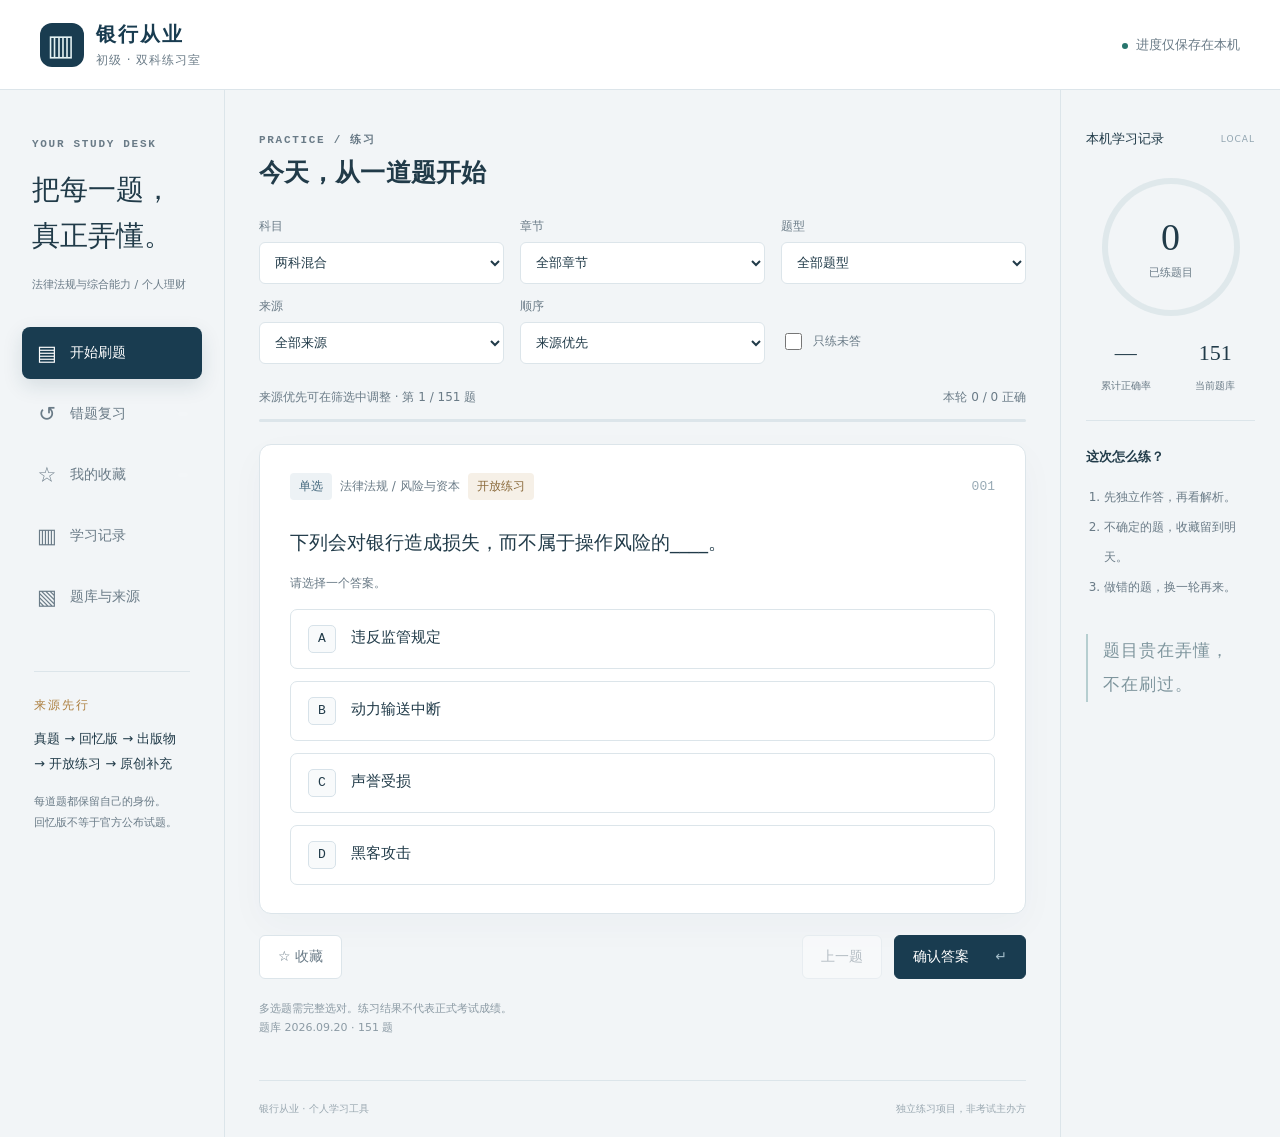
==== docs/index.html @ c4f2e529 "Build mobile banking exam practice with audited question sources" ====
<!doctype html>
<html lang="zh-CN">
<head>
  <meta charset="utf-8"><meta name="viewport" content="width=device-width,initial-scale=1,viewport-fit=cover">
  <meta name="theme-color" content="#193c50"><meta name="description" content="银行从业初级双科练习：来源分级、逐题解析、错题复习，进度保存在本机。">
  <title>银行从业 · 双科练习室</title>
  <link rel="icon" href="./icon.svg" type="image/svg+xml"><link rel="manifest" href="./manifest.webmanifest"><link rel="stylesheet" href="./styles.css">
  <script defer src="./core.js"></script><script defer src="./data.js"></script><script defer src="./app.js"></script>
</head>
<body>
  <a class="skip" href="#main">跳到题目</a>
  <header class="topbar"><a class="brand" href="./"><span class="brand-icon" aria-hidden="true">▥</span><span>银行从业<small>初级 · 双科练习室</small></span></a><span class="local-tag" id="save-status">进度仅保存在本机</span></header>
  <div class="workspace">
    <aside class="sidebar" aria-label="练习导航">
      <div class="sidebar-intro"><span class="eyebrow">YOUR STUDY DESK</span><h1>把每一题，<br>真正弄懂。</h1><p>法律法规与综合能力 / 个人理财</p></div>
      <nav class="nav"><button class="nav-item active" data-view="practice" aria-current="page"><span>▤</span> 开始刷题</button><button class="nav-item" data-view="wrong"><span>↺</span> 错题复习 <b id="nav-wrong">0</b></button><button class="nav-item" data-view="favorite"><span>☆</span> 我的收藏 <b id="nav-favorite">0</b></button><button class="nav-item" data-view="stats"><span>▥</span> 学习记录</button><button class="nav-item" data-view="library"><span>▧</span> 题库与来源</button></nav>
      <div class="study-note"><span class="note-label">来源先行</span><p>真题 → 回忆版 → 出版物 → 开放练习 → 原创补充</p><small>每道题都保留自己的身份。<br>回忆版不等于官方公布试题。</small></div>
    </aside>
    <main id="main" tabindex="-1">
      <div class="page-head"><div><span class="eyebrow" id="page-eyebrow">PRACTICE / 练习</span><h2 id="page-title">今天，从一道题开始</h2></div><button id="filter-toggle" class="quiet mobile-only" aria-expanded="false" aria-controls="filters">筛选题目</button></div>
      <section id="practice-panel">
        <div id="filters" class="filters">
          <label>科目<select id="subject"><option value="all">两科混合</option><option value="law">法律法规</option><option value="finance">个人理财</option></select></label>
          <label>章节<select id="chapter"><option value="all">全部章节</option></select></label>
          <label>题型<select id="type"><option value="all">全部题型</option><option value="single">单选</option><option value="multiple">多选</option><option value="boolean">判断</option></select></label>
          <label>来源<select id="source"><option value="all">全部来源</option><option value="official_past">官方真题</option><option value="recalled">真题回忆版</option><option value="publication">出版物练习</option><option value="open">开放练习</option><option value="original">GPT 原创</option></select></label>
          <label>顺序<select id="order"><option value="priority">来源优先</option><option value="random">随机练习</option><option value="weak">薄弱优先</option></select></label>
          <label class="check-label"><input id="unseen" type="checkbox">只练未答</label>
        </div>
        <div class="session-strip"><span id="queue-label">正在载入题库…</span><span id="session-score">本轮 0 / 0 正确</span></div>
        <div class="progress-track"><div id="progress-fill"></div></div>
        <article class="question-card" id="question-card" aria-live="polite"></article>
        <section id="explanation" class="explanation" hidden aria-live="polite"></section>
        <div class="answer-bar"><button id="favorite-btn" class="quiet" aria-pressed="false">☆ 收藏</button><div class="answer-actions"><button id="previous-btn" class="quiet">上一题</button><button id="submit-btn" class="primary">确认答案 <span aria-hidden="true">↵</span></button><button id="next-btn" class="primary" hidden>下一题 →</button></div></div>
        <p class="practice-footnote">多选题需完整选对。练习结果不代表正式考试成绩。<span id="bank-version"></span></p>
      </section>
      <section id="stats-panel" hidden><div class="stats-grid" id="stats-grid"></div><div class="panel"><h3>章节掌握情况</h3><p class="muted">正确率按全部提交次数统计；复习答对后，题目移出当前错题本。</p><div id="chapter-stats"></div></div><div class="panel"><h3>把进度带到另一台设备</h3><p>这里没有账号同步。导出备份，再在手机或电脑导入即可。清理浏览器数据会清除本机记录。</p><div class="button-row"><button id="export-progress" class="primary">导出进度</button><label class="file-button quiet">导入进度<input type="file" id="import-progress" accept=".json,application/json"></label></div></div></section>
      <section id="library-panel" hidden><div class="panel source-summary"><h3>先看来源，再刷题</h3><p id="bank-summary"></p><p class="muted">“来源优先”按真题、回忆版、出版物练习、开放练习、GPT 原创排序。没有收录的类别保持为零，不以原创题冒充。</p><div id="source-counts" class="source-counts"></div></div><div class="panel"><h3>真题与出版物入口</h3><p class="muted">以下是已核验的外部资料入口，不表示本站已收录其中题目。登录、付费与下载以原网站为准。</p><div id="resource-links"></div></div><div class="panel"><h3>导入自己的题库</h3><p>JSON 文件只进入当前浏览器，不会上传 GitHub。来源名称、年份和页码会随题保留；请先核对答案与现行大纲。</p><div class="button-row"><label class="file-button primary">导入题库 JSON<input type="file" id="import-bank" accept=".json,application/json"></label><button id="download-template" class="quiet">下载格式示例</button></div><p id="custom-count" class="muted"></p></div><div class="panel"><h3>手机使用</h3><p>在手机浏览器打开本站地址，即可直接刷题。可使用浏览器的“添加到主屏幕”。首次在线打开后，页面会缓存供离线使用；新版本在重新打开时更新。</p><p id="offline-status" class="muted">离线缓存尚未就绪。</p></div></section>
      <div id="toast" class="toast" role="status" hidden></div>
      <footer>银行从业 · 个人学习工具 <span>独立练习项目，非考试主办方</span></footer>
    </main>
    <aside class="right-rail"><div class="rail-heading">本机学习记录 <span>LOCAL</span></div><div class="ring" id="mastery-ring"><div><strong id="total-seen">0</strong><span>已练题目</span></div></div><div class="rail-totals"><div><b id="total-accuracy">—</b><span>累计正确率</span></div><div><b id="total-bank">0</b><span>当前题库</span></div></div><hr><h3>这次怎么练？</h3><ol class="tips"><li>先独立作答，再看解析。</li><li>不确定的题，收藏留到明天。</li><li>做错的题，换一轮再来。</li></ol><div class="rail-note">题目贵在弄懂，<br>不在刷过。</div></aside>
  </div>
  <noscript>本练习页需要启用 JavaScript 才能判题和保存进度。</noscript>
</body></html>
---- docs/styles.css ----
:root{--navy:#193c50;--ink:#213b49;--muted:#6a7b87;--teal:#27756d;--mint:#e6f2ed;--paper:#fff;--bg:#f2f5f7;--line:#dce5ea;--red:#b24343;--red-bg:#fff1ef;--gold:#ad8041;--shadow:0 12px 36px #27465a08;font-family:"Microsoft YaHei","PingFang SC",system-ui,sans-serif;color:var(--ink);background:var(--bg);font-size:16px}*{box-sizing:border-box}body{margin:0}button,input,select{font:inherit}button,a,select,label.file-button{-webkit-tap-highlight-color:transparent}button{cursor:pointer}button:disabled{cursor:not-allowed;opacity:.45}a{color:var(--teal);text-underline-offset:4px}button:focus-visible,a:focus-visible,select:focus-visible,input:focus-visible{outline:3px solid #409bc6;outline-offset:3px}button{transition:background .12s,border-color .12s}button:hover:not(:disabled){filter:brightness(.97)}[hidden]{display:none!important}.skip{position:fixed;left:10px;top:-90px;background:white;padding:14px;z-index:30}.skip:focus{top:10px}.topbar{height:90px;display:flex;align-items:center;justify-content:space-between;padding:0 40px;background:var(--paper);border-bottom:1px solid var(--line)}.brand{display:flex;align-items:center;gap:12px;color:var(--navy);text-decoration:none;font-weight:700;letter-spacing:2px;font-size:20px}.brand-icon{width:44px;height:44px;border-radius:12px;background:var(--navy);color:#e4f2f3;display:grid;place-items:center;font-size:29px}.brand small{display:block;font-size:12px;color:var(--muted);font-weight:400;letter-spacing:1px;margin-top:4px}.local-tag{font-size:13px;color:var(--muted)}.local-tag:before{content:"";display:inline-block;width:6px;height:6px;background:var(--teal);border-radius:50%;margin-right:8px}.workspace{max-width:1580px;display:grid;grid-template-columns:225px minmax(0,1fr) 220px;margin:auto;min-height:calc(100vh - 90px)}.sidebar{padding:42px 22px;border-right:1px solid var(--line)}.sidebar-intro{padding:0 10px;margin-bottom:32px}.eyebrow{font-family:"Consolas",monospace;letter-spacing:1.7px;font-size:11px;font-weight:600;color:var(--muted)}h1{font-family:"STSong","SimSun",serif;font-size:28px;line-height:1.65;font-weight:500;margin:16px 0}h2{font-size:25px;line-height:1.5;margin:7px 0 0;letter-spacing:.3px}h3{font-size:17px;font-weight:600;margin:0 0 16px}.sidebar-intro p{font-size:11px;line-height:1.8;color:var(--muted);white-space:nowrap}.nav{display:flex;flex-direction:column;gap:9px}.nav-item{display:flex;align-items:center;gap:12px;text-align:left;border:0;background:transparent;color:var(--muted);border-radius:8px;padding:14px;font-size:14px;min-height:48px}.nav-item>span{font-size:21px;width:22px;text-align:center}.nav-item.active{background:var(--navy);color:#fff;box-shadow:0 7px 20px #193c5020}.nav-item b{margin-left:auto;font-size:12px;font-weight:400;background:#ffffff20;border-radius:4px;padding:2px 5px}.study-note{margin:48px 12px 0;padding-top:22px;border-top:1px solid var(--line)}.note-label{color:var(--gold);font-size:12px;letter-spacing:2px}.study-note p{font-size:13px;line-height:1.9}.study-note small{color:var(--muted);font-size:11px;line-height:1.8}main{min-width:0;padding:38px 34px 0}.page-head{display:flex;justify-content:space-between;align-items:center;margin-bottom:26px}.filters{display:grid;grid-template-columns:repeat(3,minmax(0,1fr));gap:14px 16px;margin-bottom:25px}.filters label{font-size:12px;color:var(--muted);display:flex;flex-direction:column;gap:7px}.filters select{width:100%;height:42px;border:1px solid var(--line);background:#fff;border-radius:6px;color:var(--ink);padding:0 27px 0 11px;font-size:13px}.filters .check-label{flex-direction:row;align-items:center;padding-top:21px;gap:8px}input[type=checkbox]{width:17px;height:17px;accent-color:var(--teal)}.session-strip{display:flex;align-items:center;justify-content:space-between;gap:12px;font-size:12px;color:var(--muted);margin-bottom:13px}.progress-track{height:3px;background:var(--line);border-radius:3px;margin-bottom:22px;overflow:hidden}.progress-track>div{height:100%;background:var(--teal);width:0;transition:width .15s}.question-card{padding:28px 30px;background:var(--paper);border:1px solid var(--line);border-radius:12px;box-shadow:var(--shadow);min-height:350px}.question-meta{display:flex;gap:8px;align-items:center;flex-wrap:wrap;color:var(--muted);font-size:12px}.badge{background:#edf2f5;padding:5px 9px;border-radius:4px;color:#45697e;font-size:12px}.badge.source{background:#f6f0e7;color:#8b6b3c}.question-number{margin-left:auto;font-family:Consolas,monospace;color:#98aab5;font-size:13px}.question-title{font-size:19px;line-height:1.95;font-weight:500;margin:24px 0}.question-tip{font-size:12px;color:var(--muted);margin:-10px 0 17px}.options{display:grid;gap:12px}.option{display:flex;gap:15px;align-items:flex-start;text-align:left;width:100%;padding:15px 17px;border:1px solid var(--line);border-radius:7px;background:white;font-size:15px;color:var(--ink);line-height:1.7;min-height:58px}.option-letter{flex-shrink:0;display:grid;place-items:center;border:1px solid #d7e2e9;border-radius:5px;width:28px;height:28px;font-family:Consolas,monospace;font-size:13px;background:#f8fafb}.option.selected{border-color:var(--teal);background:#eef7f4}.option.selected .option-letter{background:var(--teal);border-color:var(--teal);color:white}.option.correct{border-color:#72b4a0;background:var(--mint)}.option.incorrect{border-color:#d79991;background:var(--red-bg)}.option:disabled{opacity:1;cursor:default}.option-mark{margin-left:auto;flex-shrink:0;font-size:12px;color:var(--teal)}.option.incorrect .option-mark{color:var(--red)}.answer-bar{display:flex;justify-content:space-between;gap:12px;align-items:center;margin-top:21px}.answer-actions,.button-row{display:flex;gap:12px;align-items:center;flex-wrap:wrap}.primary,.quiet{border-radius:6px;min-height:44px;padding:11px 18px;font-size:14px;border:1px solid var(--line)}.primary{background:var(--navy);color:#fff;border-color:var(--navy)}.primary span{margin-left:22px;color:#a1bbc7}.quiet{background:#fff;color:var(--muted)}.quiet[aria-pressed=true]{color:var(--gold);border-color:#d4b889;background:#fffaf0}.practice-footnote{font-size:11px;color:#8b9aa4;line-height:1.8;margin:20px 0}.practice-footnote span{display:block}.explanation{padding:24px 28px;margin-top:18px;background:#eaf3f0;border:1px solid #cfe3da;border-left:4px solid var(--teal);border-radius:8px;font-size:14px;line-height:1.9;overflow-wrap:anywhere}.explanation.wrong{border-left-color:var(--red)}.answer-result{font-weight:600;font-size:16px;margin-bottom:9px}.explanation p{margin:8px 0}.source-detail{border-top:1px solid #cfe0db;margin-top:15px;padding-top:13px;font-size:12px;color:#667d78}.source-detail a{display:inline-block;margin-right:12px}.right-rail{border-left:1px solid var(--line);padding:40px 25px}.rail-heading{font-size:13px;display:flex;align-items:center;justify-content:space-between;gap:8px}.rail-heading span{font-size:9px;color:#91a4b0;letter-spacing:1px}.ring{width:138px;height:138px;border-radius:50%;display:grid;place-items:center;background:conic-gradient(var(--teal) 0deg,#dfe8eb 0deg);margin:30px auto 24px}.ring>div{width:126px;height:126px;background:var(--bg);border-radius:50%;display:flex;flex-direction:column;align-items:center;justify-content:center}.ring strong{font-family:"Georgia",serif;font-size:38px;font-weight:400}.ring span{font-size:11px;color:var(--muted);margin-top:6px}.rail-totals{display:flex;justify-content:space-between;text-align:center;gap:10px}.rail-totals div{flex:1}.rail-totals b{font-family:Georgia,serif;display:block;font-weight:400;font-size:22px;margin-bottom:8px}.rail-totals span{font-size:10px;color:var(--muted)}hr{border:0;border-top:1px solid var(--line);margin:27px 0}.right-rail h3{font-size:13px}.tips{padding-left:18px;color:var(--muted);font-size:12px;line-height:2.5}.rail-note{font-family:"STSong","SimSun",serif;color:#7e959d;border-left:2px solid #b6ced0;padding-left:15px;line-height:2;letter-spacing:1px;margin:32px 0;font-size:17px}.panel{background:#fff;border:1px solid var(--line);border-radius:10px;padding:24px;margin-bottom:20px;font-size:14px;line-height:1.9}.muted{font-size:13px;color:var(--muted)}.source-counts{display:flex;flex-wrap:wrap;gap:9px}.source-counts span{padding:4px 10px;background:#f2f5f7;border-radius:5px;font-size:12px}.resource{padding:17px 0;border-top:1px solid var(--line)}.resource a{font-weight:500;text-decoration:none}.resource p{font-size:12px;color:var(--muted);margin:8px 0 0}.resource-type{font-size:10px;margin-right:8px;color:var(--gold)}.file-button{display:inline-flex;align-items:center;cursor:pointer;position:relative}.file-button input{position:absolute;inset:0;opacity:0;width:100%;cursor:pointer}.file-button:focus-within{outline:3px solid #409bc6;outline-offset:3px}.stats-grid{display:grid;grid-template-columns:repeat(3,1fr);gap:12px;margin-bottom:22px}.stat{padding:24px 18px;background:#fff;border:1px solid var(--line);border-radius:9px}.stat b{display:block;font-size:30px;font-family:Georgia,serif;font-weight:400}.stat span{display:block;color:var(--muted);font-size:12px;margin-top:12px}.chapter-row{display:grid;grid-template-columns:minmax(0,1fr) 90px 65px;align-items:center;gap:10px;padding:15px 0;border-top:1px solid var(--line);font-size:13px}.chapter-row small{display:block;color:var(--muted);font-size:11px}.chapter-row .mini-track{height:5px;background:#e7eff1}.mini-track i{display:block;height:100%;background:var(--teal)}.chapter-row>b{font-weight:400;text-align:right;font-family:Consolas,monospace}.empty-state{text-align:center;display:grid;justify-items:center;align-content:center;min-height:270px;gap:10px;padding:25px}.empty-state .empty-icon{font-size:35px;color:#9fb6c1}.empty-state h3{margin:0}.empty-state p{font-size:14px;line-height:1.8;color:var(--muted);margin:0;max-width:360px}.toast{position:fixed;bottom:32px;left:50%;transform:translateX(-50%);z-index:50;background:var(--navy);color:#fff;padding:14px 20px;border-radius:8px;box-shadow:0 7px 30px #193c5030;max-width:min(90vw,600px);font-size:14px}footer{margin-top:42px;padding:21px 0;border-top:1px solid var(--line);font-size:10px;color:#9aa8b1;display:flex;justify-content:space-between;gap:12px}.mobile-only{display:none}@media(min-width:1450px){main{padding-left:48px;padding-right:48px}.filters{grid-template-columns:repeat(5,minmax(0,1fr))}.filters .check-label{grid-column:1/-1;padding:0}.question-title{font-size:21px}.question-card{padding:32px}}@media(max-width:1150px){.workspace{grid-template-columns:200px minmax(0,1fr)}.right-rail{display:none}.sidebar{padding:35px 14px}main{padding:32px 25px}.topbar{padding:0 27px}}@media(max-width:720px){.topbar{height:70px;padding:0 18px}.brand{font-size:17px;gap:9px}.brand-icon{width:35px;height:35px;font-size:23px;border-radius:9px}.brand small{font-size:10px}.local-tag{font-size:10px}.workspace{display:block}.sidebar{border:0;padding:0}.sidebar-intro,.study-note{display:none}.nav{position:fixed;bottom:0;left:0;right:0;z-index:20;flex-direction:row;justify-content:space-around;gap:0;background:#fff;border-top:1px solid var(--line);padding:6px 5px calc(6px + env(safe-area-inset-bottom));box-shadow:0 -4px 20px #1c3a5010}.nav-item{padding:5px 2px;flex:1;flex-direction:column;gap:3px;font-size:10px;min-height:52px;border-radius:0;position:relative}.nav-item>span{font-size:22px;height:24px}.nav-item.active{background:transparent;color:var(--navy);box-shadow:none;font-weight:700}.nav-item.active:before{position:absolute;content:"";height:3px;width:20px;top:-6px;background:var(--teal);border-radius:0 0 3px 3px}.nav-item b{position:absolute;right:18%;top:1px;font-size:9px;background:var(--teal);color:white;padding:0 4px;min-width:12px}.nav-item b:empty{display:none}main{padding:25px 16px 92px}.page-head{margin-bottom:22px;gap:8px}h2{font-size:21px}.eyebrow{font-size:9px}.mobile-only{display:block}#filter-toggle{font-size:12px;padding:8px 12px;min-height:38px;white-space:nowrap}.filters{display:none;padding:17px;background:#eaf0f3;border-radius:9px;grid-template-columns:repeat(2,minmax(0,1fr));margin-bottom:20px}.filters.open{display:grid}.filters .check-label{padding-top:20px}.filters select{font-size:14px;height:44px}.question-card{padding:20px 18px;min-height:350px;border-radius:10px}.question-meta{font-size:11px;gap:6px}.badge{font-size:10px;padding:4px 7px}.question-number{font-size:11px}.question-title{font-size:18px;line-height:1.9;margin:22px 0}.question-tip{font-size:11px}.option{padding:13px 12px;font-size:15px;gap:11px}.option-letter{width:26px;height:26px}.option-mark{font-size:10px}.session-strip{font-size:11px}.answer-bar{position:sticky;bottom:calc(67px + env(safe-area-inset-bottom));background:#f2f5f7f5;padding:10px 0;margin-top:10px;z-index:10;gap:6px}.answer-actions{gap:7px}.answer-bar button{padding:10px 13px;font-size:13px;min-height:44px}.primary span{margin-left:8px}.explanation{padding:19px 17px;font-size:14px}.panel{padding:20px 18px}.stats-grid{gap:8px}.stat{padding:18px 12px}.stat b{font-size:25px}.stat span{font-size:10px}.chapter-row{grid-template-columns:minmax(0,1fr) 55px 45px;gap:8px}.source-counts span{font-size:11px}footer{font-size:9px;margin-top:25px}.toast{bottom:150px}.practice-footnote{font-size:10px}.source-detail{font-size:11px}}@media(prefers-reduced-motion:reduce){*,*:before,*:after{transition:none!important;scroll-behavior:auto!important}}
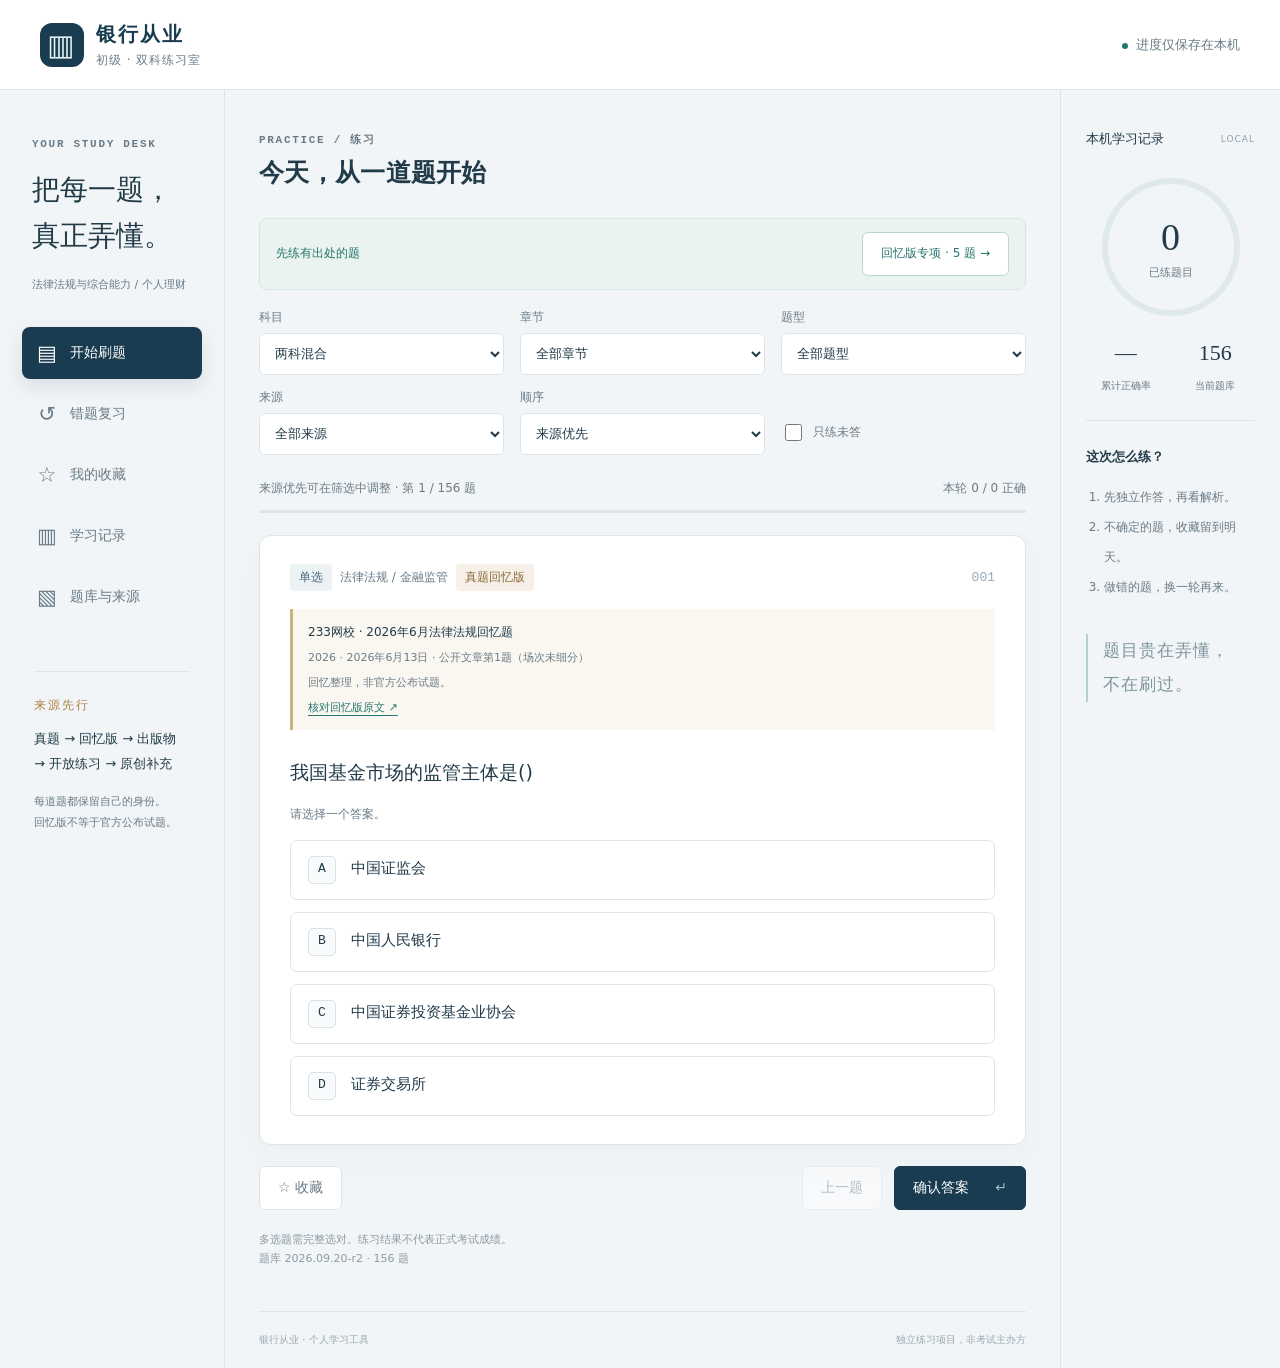
==== commit c17d4904: "Add five audited recalled questions and mobile practice shortcut" ====
--- a/docs/index.html
+++ b/docs/index.html
@@ -18,7 +18,9 @@
     </aside>
     <main id="main" tabindex="-1">
       <div class="page-head"><div><span class="eyebrow" id="page-eyebrow">PRACTICE / 练习</span><h2 id="page-title">今天，从一道题开始</h2></div><button id="filter-toggle" class="quiet mobile-only" aria-expanded="false" aria-controls="filters">筛选题目</button></div>
+      <button id="update-app" class="quiet update-app" hidden>新版本已就绪 · 更新并保留进度 ↻</button>
       <section id="practice-panel">
+        <div class="practice-shortcuts"><span>先练有出处的题</span><button id="recalled-shortcut" class="quiet">回忆版专项 →</button></div>
         <div id="filters" class="filters">
           <label>科目<select id="subject"><option value="all">两科混合</option><option value="law">法律法规</option><option value="finance">个人理财</option></select></label>
           <label>章节<select id="chapter"><option value="all">全部章节</option></select></label>
--- a/docs/styles.css
+++ b/docs/styles.css
@@ -1 +1,4 @@
 :root{--navy:#193c50;--ink:#213b49;--muted:#6a7b87;--teal:#27756d;--mint:#e6f2ed;--paper:#fff;--bg:#f2f5f7;--line:#dce5ea;--red:#b24343;--red-bg:#fff1ef;--gold:#ad8041;--shadow:0 12px 36px #27465a08;font-family:"Microsoft YaHei","PingFang SC",system-ui,sans-serif;color:var(--ink);background:var(--bg);font-size:16px}*{box-sizing:border-box}body{margin:0}button,input,select{font:inherit}button,a,select,label.file-button{-webkit-tap-highlight-color:transparent}button{cursor:pointer}button:disabled{cursor:not-allowed;opacity:.45}a{color:var(--teal);text-underline-offset:4px}button:focus-visible,a:focus-visible,select:focus-visible,input:focus-visible{outline:3px solid #409bc6;outline-offset:3px}button{transition:background .12s,border-color .12s}button:hover:not(:disabled){filter:brightness(.97)}[hidden]{display:none!important}.skip{position:fixed;left:10px;top:-90px;background:white;padding:14px;z-index:30}.skip:focus{top:10px}.topbar{height:90px;display:flex;align-items:center;justify-content:space-between;padding:0 40px;background:var(--paper);border-bottom:1px solid var(--line)}.brand{display:flex;align-items:center;gap:12px;color:var(--navy);text-decoration:none;font-weight:700;letter-spacing:2px;font-size:20px}.brand-icon{width:44px;height:44px;border-radius:12px;background:var(--navy);color:#e4f2f3;display:grid;place-items:center;font-size:29px}.brand small{display:block;font-size:12px;color:var(--muted);font-weight:400;letter-spacing:1px;margin-top:4px}.local-tag{font-size:13px;color:var(--muted)}.local-tag:before{content:"";display:inline-block;width:6px;height:6px;background:var(--teal);border-radius:50%;margin-right:8px}.workspace{max-width:1580px;display:grid;grid-template-columns:225px minmax(0,1fr) 220px;margin:auto;min-height:calc(100vh - 90px)}.sidebar{padding:42px 22px;border-right:1px solid var(--line)}.sidebar-intro{padding:0 10px;margin-bottom:32px}.eyebrow{font-family:"Consolas",monospace;letter-spacing:1.7px;font-size:11px;font-weight:600;color:var(--muted)}h1{font-family:"STSong","SimSun",serif;font-size:28px;line-height:1.65;font-weight:500;margin:16px 0}h2{font-size:25px;line-height:1.5;margin:7px 0 0;letter-spacing:.3px}h3{font-size:17px;font-weight:600;margin:0 0 16px}.sidebar-intro p{font-size:11px;line-height:1.8;color:var(--muted);white-space:nowrap}.nav{display:flex;flex-direction:column;gap:9px}.nav-item{display:flex;align-items:center;gap:12px;text-align:left;border:0;background:transparent;color:var(--muted);border-radius:8px;padding:14px;font-size:14px;min-height:48px}.nav-item>span{font-size:21px;width:22px;text-align:center}.nav-item.active{background:var(--navy);color:#fff;box-shadow:0 7px 20px #193c5020}.nav-item b{margin-left:auto;font-size:12px;font-weight:400;background:#ffffff20;border-radius:4px;padding:2px 5px}.study-note{margin:48px 12px 0;padding-top:22px;border-top:1px solid var(--line)}.note-label{color:var(--gold);font-size:12px;letter-spacing:2px}.study-note p{font-size:13px;line-height:1.9}.study-note small{color:var(--muted);font-size:11px;line-height:1.8}main{min-width:0;padding:38px 34px 0}.page-head{display:flex;justify-content:space-between;align-items:center;margin-bottom:26px}.filters{display:grid;grid-template-columns:repeat(3,minmax(0,1fr));gap:14px 16px;margin-bottom:25px}.filters label{font-size:12px;color:var(--muted);display:flex;flex-direction:column;gap:7px}.filters select{width:100%;height:42px;border:1px solid var(--line);background:#fff;border-radius:6px;color:var(--ink);padding:0 27px 0 11px;font-size:13px}.filters .check-label{flex-direction:row;align-items:center;padding-top:21px;gap:8px}input[type=checkbox]{width:17px;height:17px;accent-color:var(--teal)}.session-strip{display:flex;align-items:center;justify-content:space-between;gap:12px;font-size:12px;color:var(--muted);margin-bottom:13px}.progress-track{height:3px;background:var(--line);border-radius:3px;margin-bottom:22px;overflow:hidden}.progress-track>div{height:100%;background:var(--teal);width:0;transition:width .15s}.question-card{padding:28px 30px;background:var(--paper);border:1px solid var(--line);border-radius:12px;box-shadow:var(--shadow);min-height:350px}.question-meta{display:flex;gap:8px;align-items:center;flex-wrap:wrap;color:var(--muted);font-size:12px}.badge{background:#edf2f5;padding:5px 9px;border-radius:4px;color:#45697e;font-size:12px}.badge.source{background:#f6f0e7;color:#8b6b3c}.question-number{margin-left:auto;font-family:Consolas,monospace;color:#98aab5;font-size:13px}.question-title{font-size:19px;line-height:1.95;font-weight:500;margin:24px 0}.question-tip{font-size:12px;color:var(--muted);margin:-10px 0 17px}.options{display:grid;gap:12px}.option{display:flex;gap:15px;align-items:flex-start;text-align:left;width:100%;padding:15px 17px;border:1px solid var(--line);border-radius:7px;background:white;font-size:15px;color:var(--ink);line-height:1.7;min-height:58px}.option-letter{flex-shrink:0;display:grid;place-items:center;border:1px solid #d7e2e9;border-radius:5px;width:28px;height:28px;font-family:Consolas,monospace;font-size:13px;background:#f8fafb}.option.selected{border-color:var(--teal);background:#eef7f4}.option.selected .option-letter{background:var(--teal);border-color:var(--teal);color:white}.option.correct{border-color:#72b4a0;background:var(--mint)}.option.incorrect{border-color:#d79991;background:var(--red-bg)}.option:disabled{opacity:1;cursor:default}.option-mark{margin-left:auto;flex-shrink:0;font-size:12px;color:var(--teal)}.option.incorrect .option-mark{color:var(--red)}.answer-bar{display:flex;justify-content:space-between;gap:12px;align-items:center;margin-top:21px}.answer-actions,.button-row{display:flex;gap:12px;align-items:center;flex-wrap:wrap}.primary,.quiet{border-radius:6px;min-height:44px;padding:11px 18px;font-size:14px;border:1px solid var(--line)}.primary{background:var(--navy);color:#fff;border-color:var(--navy)}.primary span{margin-left:22px;color:#a1bbc7}.quiet{background:#fff;color:var(--muted)}.quiet[aria-pressed=true]{color:var(--gold);border-color:#d4b889;background:#fffaf0}.practice-footnote{font-size:11px;color:#8b9aa4;line-height:1.8;margin:20px 0}.practice-footnote span{display:block}.explanation{padding:24px 28px;margin-top:18px;background:#eaf3f0;border:1px solid #cfe3da;border-left:4px solid var(--teal);border-radius:8px;font-size:14px;line-height:1.9;overflow-wrap:anywhere}.explanation.wrong{border-left-color:var(--red)}.answer-result{font-weight:600;font-size:16px;margin-bottom:9px}.explanation p{margin:8px 0}.source-detail{border-top:1px solid #cfe0db;margin-top:15px;padding-top:13px;font-size:12px;color:#667d78}.source-detail a{display:inline-block;margin-right:12px}.right-rail{border-left:1px solid var(--line);padding:40px 25px}.rail-heading{font-size:13px;display:flex;align-items:center;justify-content:space-between;gap:8px}.rail-heading span{font-size:9px;color:#91a4b0;letter-spacing:1px}.ring{width:138px;height:138px;border-radius:50%;display:grid;place-items:center;background:conic-gradient(var(--teal) 0deg,#dfe8eb 0deg);margin:30px auto 24px}.ring>div{width:126px;height:126px;background:var(--bg);border-radius:50%;display:flex;flex-direction:column;align-items:center;justify-content:center}.ring strong{font-family:"Georgia",serif;font-size:38px;font-weight:400}.ring span{font-size:11px;color:var(--muted);margin-top:6px}.rail-totals{display:flex;justify-content:space-between;text-align:center;gap:10px}.rail-totals div{flex:1}.rail-totals b{font-family:Georgia,serif;display:block;font-weight:400;font-size:22px;margin-bottom:8px}.rail-totals span{font-size:10px;color:var(--muted)}hr{border:0;border-top:1px solid var(--line);margin:27px 0}.right-rail h3{font-size:13px}.tips{padding-left:18px;color:var(--muted);font-size:12px;line-height:2.5}.rail-note{font-family:"STSong","SimSun",serif;color:#7e959d;border-left:2px solid #b6ced0;padding-left:15px;line-height:2;letter-spacing:1px;margin:32px 0;font-size:17px}.panel{background:#fff;border:1px solid var(--line);border-radius:10px;padding:24px;margin-bottom:20px;font-size:14px;line-height:1.9}.muted{font-size:13px;color:var(--muted)}.source-counts{display:flex;flex-wrap:wrap;gap:9px}.source-counts span{padding:4px 10px;background:#f2f5f7;border-radius:5px;font-size:12px}.resource{padding:17px 0;border-top:1px solid var(--line)}.resource a{font-weight:500;text-decoration:none}.resource p{font-size:12px;color:var(--muted);margin:8px 0 0}.resource-type{font-size:10px;margin-right:8px;color:var(--gold)}.file-button{display:inline-flex;align-items:center;cursor:pointer;position:relative}.file-button input{position:absolute;inset:0;opacity:0;width:100%;cursor:pointer}.file-button:focus-within{outline:3px solid #409bc6;outline-offset:3px}.stats-grid{display:grid;grid-template-columns:repeat(3,1fr);gap:12px;margin-bottom:22px}.stat{padding:24px 18px;background:#fff;border:1px solid var(--line);border-radius:9px}.stat b{display:block;font-size:30px;font-family:Georgia,serif;font-weight:400}.stat span{display:block;color:var(--muted);font-size:12px;margin-top:12px}.chapter-row{display:grid;grid-template-columns:minmax(0,1fr) 90px 65px;align-items:center;gap:10px;padding:15px 0;border-top:1px solid var(--line);font-size:13px}.chapter-row small{display:block;color:var(--muted);font-size:11px}.chapter-row .mini-track{height:5px;background:#e7eff1}.mini-track i{display:block;height:100%;background:var(--teal)}.chapter-row>b{font-weight:400;text-align:right;font-family:Consolas,monospace}.empty-state{text-align:center;display:grid;justify-items:center;align-content:center;min-height:270px;gap:10px;padding:25px}.empty-state .empty-icon{font-size:35px;color:#9fb6c1}.empty-state h3{margin:0}.empty-state p{font-size:14px;line-height:1.8;color:var(--muted);margin:0;max-width:360px}.toast{position:fixed;bottom:32px;left:50%;transform:translateX(-50%);z-index:50;background:var(--navy);color:#fff;padding:14px 20px;border-radius:8px;box-shadow:0 7px 30px #193c5030;max-width:min(90vw,600px);font-size:14px}footer{margin-top:42px;padding:21px 0;border-top:1px solid var(--line);font-size:10px;color:#9aa8b1;display:flex;justify-content:space-between;gap:12px}.mobile-only{display:none}@media(min-width:1450px){main{padding-left:48px;padding-right:48px}.filters{grid-template-columns:repeat(5,minmax(0,1fr))}.filters .check-label{grid-column:1/-1;padding:0}.question-title{font-size:21px}.question-card{padding:32px}}@media(max-width:1150px){.workspace{grid-template-columns:200px minmax(0,1fr)}.right-rail{display:none}.sidebar{padding:35px 14px}main{padding:32px 25px}.topbar{padding:0 27px}}@media(max-width:720px){.topbar{height:70px;padding:0 18px}.brand{font-size:17px;gap:9px}.brand-icon{width:35px;height:35px;font-size:23px;border-radius:9px}.brand small{font-size:10px}.local-tag{font-size:10px}.workspace{display:block}.sidebar{border:0;padding:0}.sidebar-intro,.study-note{display:none}.nav{position:fixed;bottom:0;left:0;right:0;z-index:20;flex-direction:row;justify-content:space-around;gap:0;background:#fff;border-top:1px solid var(--line);padding:6px 5px calc(6px + env(safe-area-inset-bottom));box-shadow:0 -4px 20px #1c3a5010}.nav-item{padding:5px 2px;flex:1;flex-direction:column;gap:3px;font-size:10px;min-height:52px;border-radius:0;position:relative}.nav-item>span{font-size:22px;height:24px}.nav-item.active{background:transparent;color:var(--navy);box-shadow:none;font-weight:700}.nav-item.active:before{position:absolute;content:"";height:3px;width:20px;top:-6px;background:var(--teal);border-radius:0 0 3px 3px}.nav-item b{position:absolute;right:18%;top:1px;font-size:9px;background:var(--teal);color:white;padding:0 4px;min-width:12px}.nav-item b:empty{display:none}main{padding:25px 16px 92px}.page-head{margin-bottom:22px;gap:8px}h2{font-size:21px}.eyebrow{font-size:9px}.mobile-only{display:block}#filter-toggle{font-size:12px;padding:8px 12px;min-height:38px;white-space:nowrap}.filters{display:none;padding:17px;background:#eaf0f3;border-radius:9px;grid-template-columns:repeat(2,minmax(0,1fr));margin-bottom:20px}.filters.open{display:grid}.filters .check-label{padding-top:20px}.filters select{font-size:14px;height:44px}.question-card{padding:20px 18px;min-height:350px;border-radius:10px}.question-meta{font-size:11px;gap:6px}.badge{font-size:10px;padding:4px 7px}.question-number{font-size:11px}.question-title{font-size:18px;line-height:1.9;margin:22px 0}.question-tip{font-size:11px}.option{padding:13px 12px;font-size:15px;gap:11px}.option-letter{width:26px;height:26px}.option-mark{font-size:10px}.session-strip{font-size:11px}.answer-bar{position:sticky;bottom:calc(67px + env(safe-area-inset-bottom));background:#f2f5f7f5;padding:10px 0;margin-top:10px;z-index:10;gap:6px}.answer-actions{gap:7px}.answer-bar button{padding:10px 13px;font-size:13px;min-height:44px}.primary span{margin-left:8px}.explanation{padding:19px 17px;font-size:14px}.panel{padding:20px 18px}.stats-grid{gap:8px}.stat{padding:18px 12px}.stat b{font-size:25px}.stat span{font-size:10px}.chapter-row{grid-template-columns:minmax(0,1fr) 55px 45px;gap:8px}.source-counts span{font-size:11px}footer{font-size:9px;margin-top:25px}.toast{bottom:150px}.practice-footnote{font-size:10px}.source-detail{font-size:11px}}@media(prefers-reduced-motion:reduce){*,*:before,*:after{transition:none!important;scroll-behavior:auto!important}}
+
+/* Recalled questions remain identifiable before revealing the answer. */
+.practice-shortcuts{display:flex;align-items:center;justify-content:space-between;gap:12px;margin-bottom:19px;padding:13px 16px;border:1px solid #d5e5df;border-radius:8px;background:#eaf3ef}.practice-shortcuts>span{font-size:12px;color:var(--teal)}.practice-shortcuts .quiet{color:var(--teal);border-color:#bcd7cc;background:#fff;font-size:12px}.question-source{display:flex;flex-direction:column;align-items:flex-start;gap:5px;margin-top:18px;padding:13px 15px;border-left:3px solid #ceb17b;background:#faf7f1;font-size:12px;line-height:1.8;overflow-wrap:anywhere}.question-source b{font-weight:500}.question-source span,.question-source small{color:var(--muted);font-size:11px}.question-source a{font-size:11px}.update-app{display:block;width:100%;margin:0 0 18px;text-align:left;border-color:#bcd7cc;color:var(--teal);background:var(--mint)}@media(max-width:720px){.practice-shortcuts{padding:11px 12px;gap:8px}.practice-shortcuts>span{font-size:11px}.practice-shortcuts .quiet{padding:9px 11px;font-size:12px;white-space:nowrap}.question-source{margin-top:15px;padding:11px 12px}.update-app{font-size:12px;line-height:1.8}}
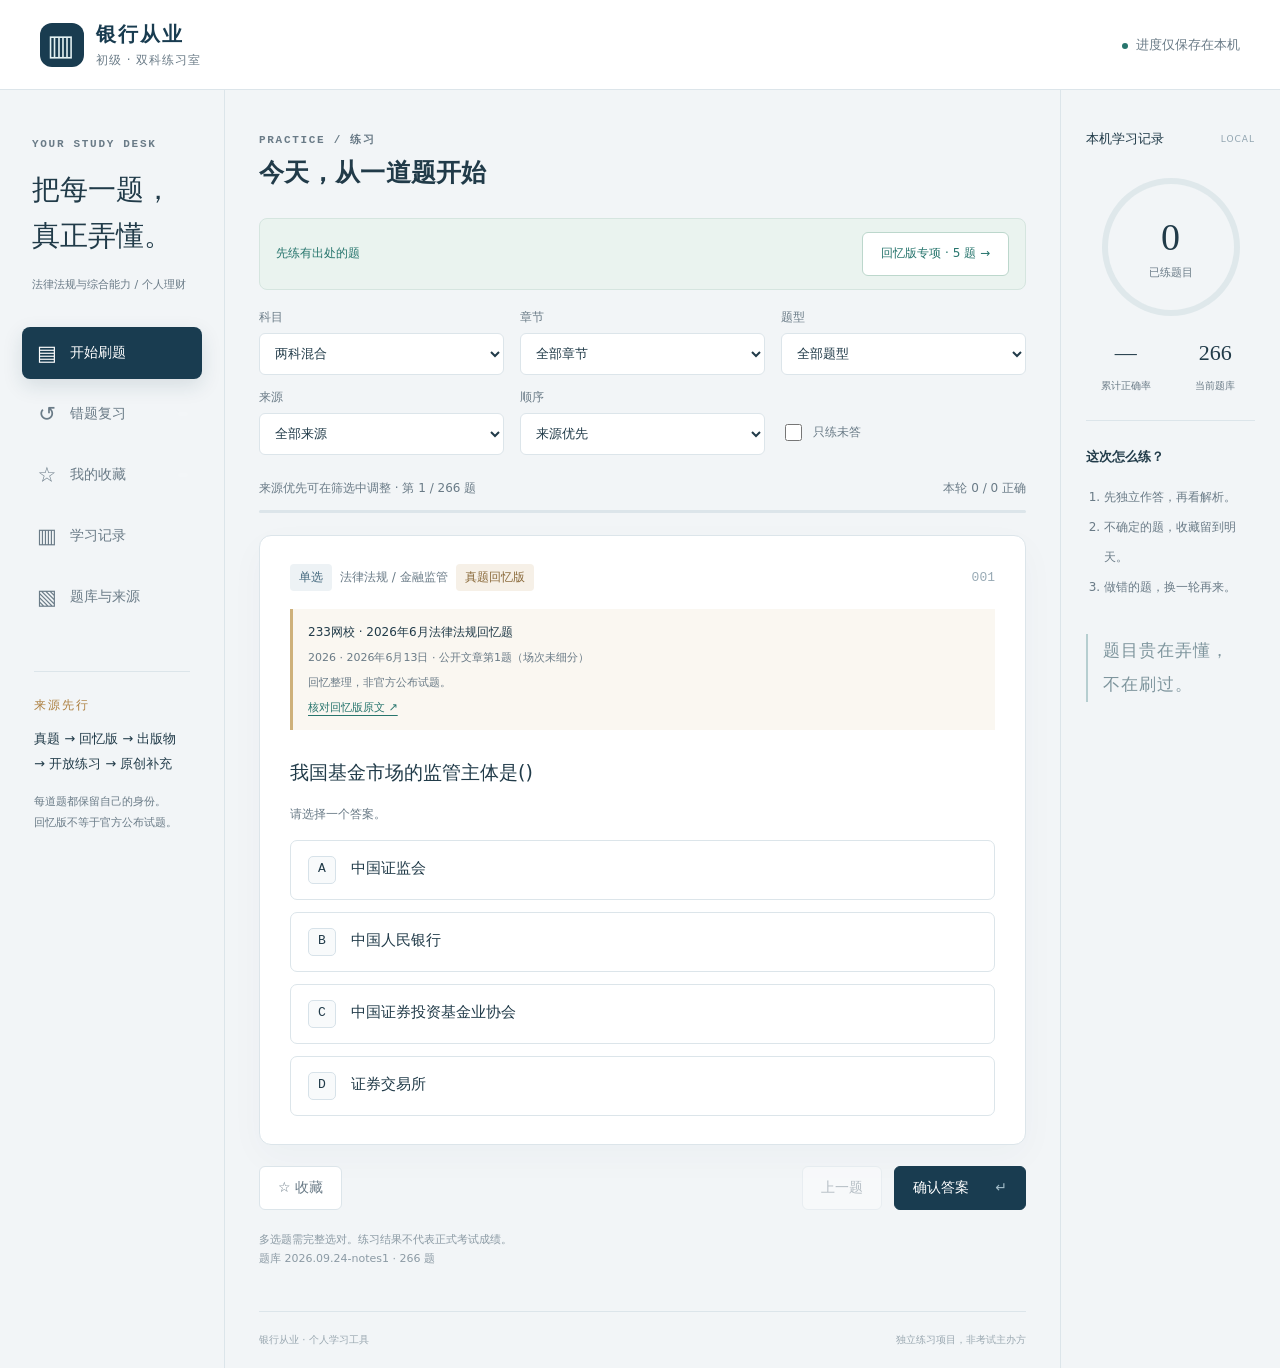
==== commit b445b6d1: "Add course-notes original practice questions" ====
--- a/docs/index.html
+++ b/docs/index.html
@@ -25,7 +25,7 @@
           <label>科目<select id="subject"><option value="all">两科混合</option><option value="law">法律法规</option><option value="finance">个人理财</option></select></label>
           <label>章节<select id="chapter"><option value="all">全部章节</option></select></label>
           <label>题型<select id="type"><option value="all">全部题型</option><option value="single">单选</option><option value="multiple">多选</option><option value="boolean">判断</option></select></label>
-          <label>来源<select id="source"><option value="all">全部来源</option><option value="official_past">官方真题</option><option value="recalled">真题回忆版</option><option value="publication">出版物练习</option><option value="open">开放练习</option><option value="original">GPT 原创</option></select></label>
+          <label>来源<select id="source"><option value="all">全部来源</option><option value="official_past">官方真题</option><option value="recalled">真题回忆版</option><option value="publication">出版物练习</option><option value="open">开放练习</option><option value="notes_original">笔记知识点原创</option><option value="original">全部 GPT 原创</option></select></label>
           <label>顺序<select id="order"><option value="priority">来源优先</option><option value="random">随机练习</option><option value="weak">薄弱优先</option></select></label>
           <label class="check-label"><input id="unseen" type="checkbox">只练未答</label>
         </div>
@@ -37,7 +37,7 @@
         <p class="practice-footnote">多选题需完整选对。练习结果不代表正式考试成绩。<span id="bank-version"></span></p>
       </section>
       <section id="stats-panel" hidden><div class="stats-grid" id="stats-grid"></div><div class="panel"><h3>章节掌握情况</h3><p class="muted">正确率按全部提交次数统计；复习答对后，题目移出当前错题本。</p><div id="chapter-stats"></div></div><div class="panel"><h3>把进度带到另一台设备</h3><p>这里没有账号同步。导出备份，再在手机或电脑导入即可。清理浏览器数据会清除本机记录。</p><div class="button-row"><button id="export-progress" class="primary">导出进度</button><label class="file-button quiet">导入进度<input type="file" id="import-progress" accept=".json,application/json"></label></div></div></section>
-      <section id="library-panel" hidden><div class="panel source-summary"><h3>先看来源，再刷题</h3><p id="bank-summary"></p><p class="muted">“来源优先”按真题、回忆版、出版物练习、开放练习、GPT 原创排序。没有收录的类别保持为零，不以原创题冒充。</p><div id="source-counts" class="source-counts"></div></div><div class="panel"><h3>真题与出版物入口</h3><p class="muted">以下是已核验的外部资料入口，不表示本站已收录其中题目。登录、付费与下载以原网站为准。</p><div id="resource-links"></div></div><div class="panel"><h3>导入自己的题库</h3><p>JSON 文件只进入当前浏览器，不会上传 GitHub。来源名称、年份和页码会随题保留；请先核对答案与现行大纲。</p><div class="button-row"><label class="file-button primary">导入题库 JSON<input type="file" id="import-bank" accept=".json,application/json"></label><button id="download-template" class="quiet">下载格式示例</button></div><p id="custom-count" class="muted"></p></div><div class="panel"><h3>手机使用</h3><p>在手机浏览器打开本站地址，即可直接刷题。可使用浏览器的“添加到主屏幕”。首次在线打开后，页面会缓存供离线使用；新版本在重新打开时更新。</p><p id="offline-status" class="muted">离线缓存尚未就绪。</p></div></section>
+      <section id="library-panel" hidden><div class="panel source-summary"><h3>先看来源，再刷题</h3><p id="bank-summary"></p><p class="muted">“来源优先”按真题、回忆版、出版物练习、开放练习、GPT 原创排序。笔记知识点原创是 GPT 原创的子集，可在刷题页单独筛选；不冒充购买课程题库或历年真题。</p><div id="source-counts" class="source-counts"></div></div><div class="panel"><h3>真题与出版物入口</h3><p class="muted">以下是已核验的外部资料入口，不表示本站已收录其中题目。登录、付费与下载以原网站为准。</p><div id="resource-links"></div></div><div class="panel"><h3>导入自己的题库</h3><p>JSON 文件只进入当前浏览器，不会上传 GitHub。来源名称、年份和页码会随题保留；请先核对答案与现行大纲。</p><div class="button-row"><label class="file-button primary">导入题库 JSON<input type="file" id="import-bank" accept=".json,application/json"></label><button id="download-template" class="quiet">下载格式示例</button></div><p id="custom-count" class="muted"></p></div><div class="panel"><h3>手机使用</h3><p>在手机浏览器打开本站地址，即可直接刷题。可使用浏览器的“添加到主屏幕”。首次在线打开后，页面会缓存供离线使用；新版本在重新打开时更新。</p><p id="offline-status" class="muted">离线缓存尚未就绪。</p></div></section>
       <div id="toast" class="toast" role="status" hidden></div>
       <footer>银行从业 · 个人学习工具 <span>独立练习项目，非考试主办方</span></footer>
     </main>
